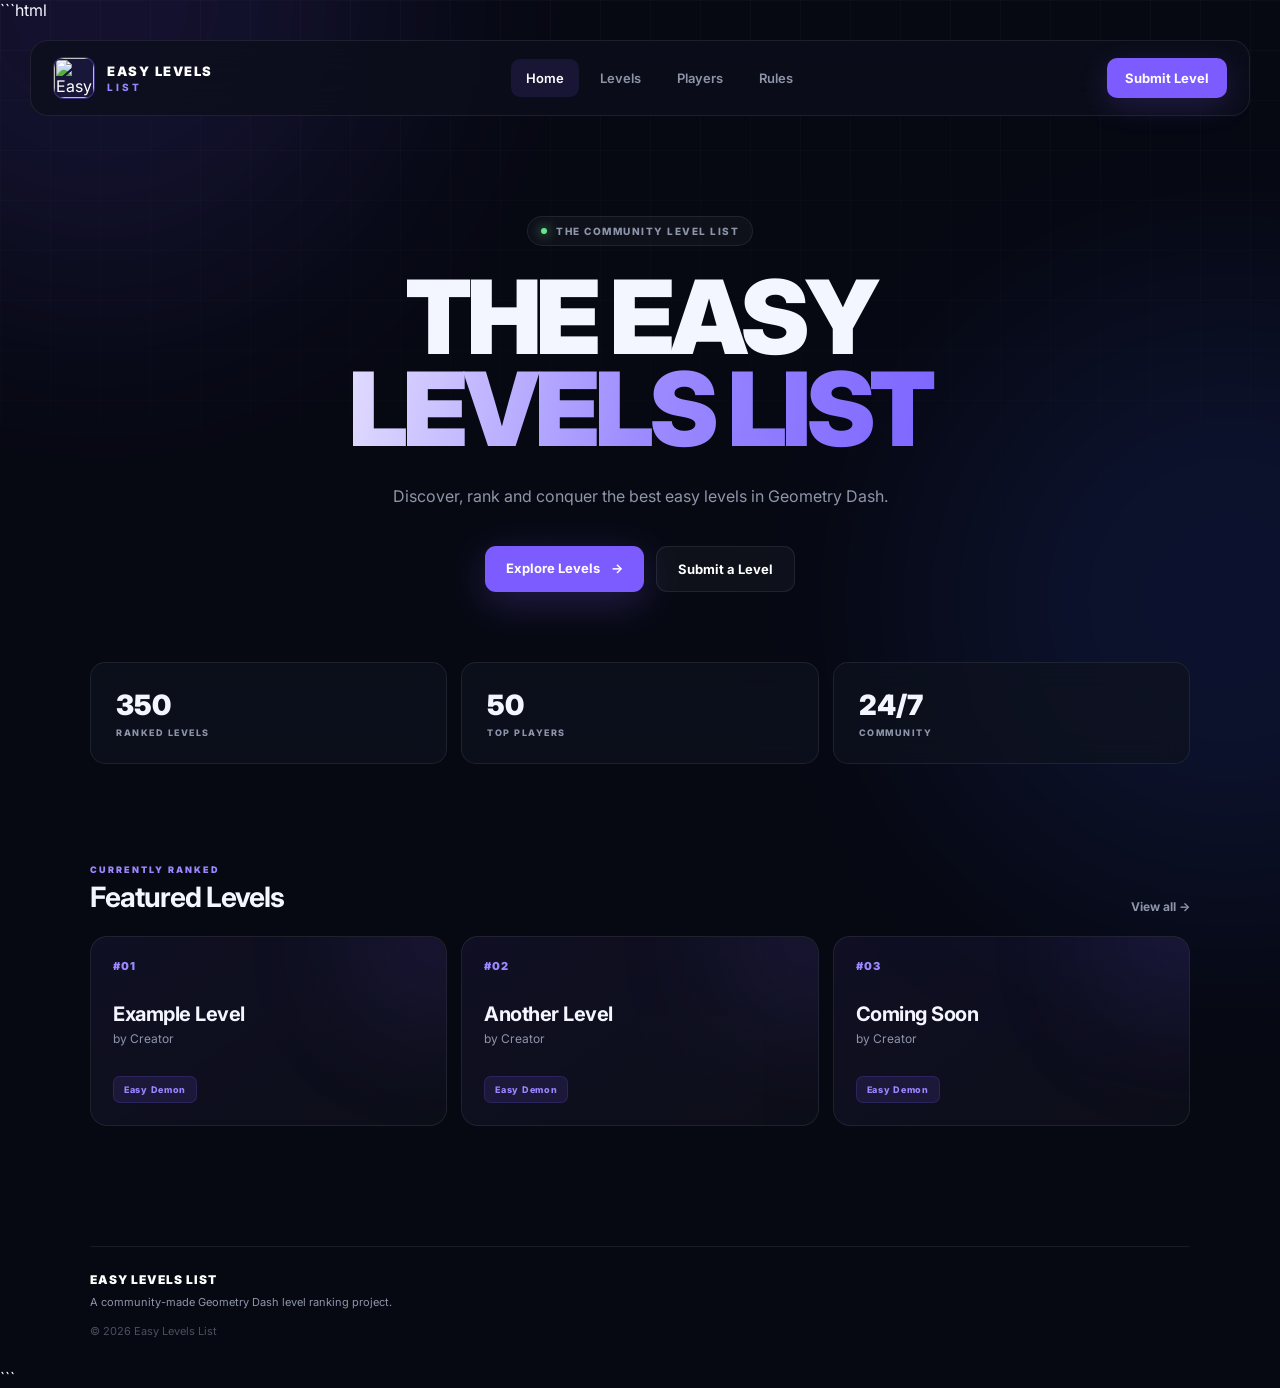
==== index.html @ 300d088f "Add files via upload" ====
```html
<!DOCTYPE html>
<html lang="en">
<head>
    <meta charset="UTF-8">
    <meta name="viewport" content="width=device-width, initial-scale=1.0">

    <title>Easy Levels List</title>

    <link rel="stylesheet" href="css/style.css">
</head>

<body>

    <div class="background-grid"></div>
    <div class="background-glow glow-one"></div>
    <div class="background-glow glow-two"></div>

    <header class="navbar">

        <a href="index.html" class="brand">
            <div class="brand-icon">
                <img src="images/logo.png" alt="Easy Levels List">
            </div>

            <div class="brand-text">
                <span class="brand-name">EASY LEVELS</span>
                <span class="brand-subtitle">LIST</span>
            </div>
        </a>

        <nav class="navigation">
            <a href="index.html" class="nav-link active">Home</a>
            <a href="levels.html" class="nav-link">Levels</a>
            <a href="players.html" class="nav-link">Players</a>
            <a href="rules.html" class="nav-link">Rules</a>
        </nav>

<a href="https://docs.google.com/forms/d/e/1FAIpQLSdJEwYTAcK-LEki0ZnGbGCYpFao10d4hH2IY9RwcS4ZigUxVw/viewform?usp=dialog" class="submit-button" target="_blank">
    Submit Level
</a>

    </header>


    <main>

        <section class="hero">

            <div class="hero-content">

                <div class="hero-badge">
                    <span class="status-dot"></span>
                    THE COMMUNITY LEVEL LIST
                </div>

                <h1>
                    THE EASY
                    <span>LEVELS LIST</span>
                </h1>

                <p class="hero-description">
                    Discover, rank and conquer the best easy levels
                    in Geometry Dash.
                </p>

                <div class="hero-buttons">

                    <a href="levels.html" class="primary-button">
                        Explore Levels
                        <span>→</span>
                    </a>

                    <a href="submit.html" class="secondary-button">
                        Submit a Level
                    </a>

                </div>

            </div>

        </section>


        <section class="stats">

            <div class="stat-card">
                <span class="stat-number">350</span>
                <span class="stat-label">RANKED LEVELS</span>
            </div>

            <div class="stat-card">
                <span class="stat-number">50</span>
                <span class="stat-label">TOP PLAYERS</span>
            </div>

            <div class="stat-card">
                <span class="stat-number">24/7</span>
                <span class="stat-label">COMMUNITY</span>
            </div>

        </section>


        <section class="featured">

            <div class="section-heading">
                <div>
                    <span class="section-label">CURRENTLY RANKED</span>
                    <h2>Featured Levels</h2>
                </div>

                <a href="levels.html" class="view-all">
                    View all →
                </a>
            </div>


            <div class="level-grid">

                <article class="level-card">

                    <div class="rank">
                        #01
                    </div>

                    <div class="level-info">
                        <h3>Example Level</h3>
                        <p>by Creator</p>
                    </div>

                    <div class="difficulty">
                        Easy Demon
                    </div>

                </article>


                <article class="level-card">

                    <div class="rank">
                        #02
                    </div>

                    <div class="level-info">
                        <h3>Another Level</h3>
                        <p>by Creator</p>
                    </div>

                    <div class="difficulty">
                        Easy Demon
                    </div>

                </article>


                <article class="level-card">

                    <div class="rank">
                        #03
                    </div>

                    <div class="level-info">
                        <h3>Coming Soon</h3>
                        <p>by Creator</p>
                    </div>

                    <div class="difficulty">
                        Easy Demon
                    </div>

                </article>

            </div>

        </section>

    </main>


    <footer>

        <div class="footer-logo">
            EASY LEVELS LIST
        </div>

        <p>
            A community-made Geometry Dash level ranking project.
        </p>

        <span>
            © 2026 Easy Levels List
        </span>

    </footer>


    <script src="js/main.js"></script>

</body>
</html>
```
---- css/style.css ----
@import url('https://fonts.googleapis.com/css2?family=Inter:wght@400;500;600;700;800;900&display=swap');

* {
    margin: 0;
    padding: 0;
    box-sizing: border-box;
}

:root {
    --background: #070912;
    --panel: rgba(15, 18, 31, 0.72);
    --panel-solid: #101321;
    --border: rgba(255, 255, 255, 0.08);

    --text: #f4f6ff;
    --muted: #8e95aa;

    --accent: #7c5cff;
    --accent-light: #9c86ff;
}

html {
    scroll-behavior: smooth;
}

body {
    background: var(--background);
    color: var(--text);
    font-family: 'Inter', sans-serif;
    min-height: 100vh;
    overflow-x: hidden;
}


/* =========================
   BACKGROUND
========================= */

.background-grid {
    position: fixed;
    inset: 0;

    background-image:
        linear-gradient(rgba(255,255,255,0.025) 1px, transparent 1px),
        linear-gradient(90deg, rgba(255,255,255,0.025) 1px, transparent 1px);

    background-size: 50px 50px;

    mask-image: linear-gradient(
        to bottom,
        black 0%,
        transparent 80%
    );

    pointer-events: none;
    z-index: -3;
}

.background-glow {
    position: fixed;
    width: 600px;
    height: 600px;

    border-radius: 50%;

    filter: blur(120px);
    opacity: 0.12;

    pointer-events: none;
    z-index: -2;
}

.glow-one {
    background: #7355ff;
    top: -300px;
    left: -200px;
}

.glow-two {
    background: #385cff;
    right: -250px;
    top: 300px;
}


/* =========================
   NAVBAR
========================= */

.navbar {
    width: min(1400px, calc(100% - 60px));

    margin: 20px auto;

    height: 76px;

    padding: 0 22px;

    display: flex;
    align-items: center;
    justify-content: space-between;

    background: rgba(12, 15, 27, 0.78);

    border: 1px solid var(--border);

    border-radius: 18px;

    backdrop-filter: blur(20px);

    position: relative;
    z-index: 10;
}

.brand {
    display: flex;
    align-items: center;
    gap: 12px;

    text-decoration: none;
    color: white;
}

.brand-icon {
    width: 42px;
    height: 42px;

    display: flex;
    align-items: center;
    justify-content: center;

    background: rgba(124, 92, 255, 0.12);

    border: 1px solid rgba(124, 92, 255, 0.35);

    border-radius: 11px;

    overflow: hidden;
}

.brand-icon img {
    width: 100%;
    height: 100%;
    object-fit: contain;
}

.brand-text {
    display: flex;
    flex-direction: column;
    line-height: 1;
}

.brand-name {
    font-size: 13px;
    font-weight: 900;
    letter-spacing: 1.5px;
}

.brand-subtitle {
    font-size: 10px;
    color: var(--accent-light);
    font-weight: 800;
    letter-spacing: 3px;
    margin-top: 4px;
}

.navigation {
    display: flex;
    gap: 6px;
}

.nav-link {
    color: var(--muted);

    text-decoration: none;

    font-size: 13px;
    font-weight: 600;

    padding: 11px 15px;

    border-radius: 9px;

    transition: 0.2s ease;
}

.nav-link:hover {
    color: white;
    background: rgba(255,255,255,0.05);
}

.nav-link.active {
    color: white;
    background: rgba(124, 92, 255, 0.12);
}

.submit-button {
    text-decoration: none;

    color: white;

    background: var(--accent);

    padding: 12px 18px;

    border-radius: 10px;

    font-size: 13px;
    font-weight: 700;

    transition: 0.2s ease;

    box-shadow: 0 8px 30px rgba(124,92,255,0.2);
}

.submit-button:hover {
    background: var(--accent-light);
    transform: translateY(-2px);
}


/* =========================
   HERO
========================= */

.hero {
    width: min(1100px, calc(100% - 60px));

    margin: 100px auto 70px;

    text-align: center;
}

.hero-content {
    max-width: 850px;
    margin: auto;
}

.hero-badge {
    display: inline-flex;

    align-items: center;
    gap: 9px;

    padding: 8px 13px;

    border: 1px solid var(--border);

    background: rgba(255,255,255,0.035);

    border-radius: 100px;

    color: var(--muted);

    font-size: 10px;
    font-weight: 800;

    letter-spacing: 1.5px;
}

.status-dot {
    width: 6px;
    height: 6px;

    border-radius: 50%;

    background: #65e68a;

    box-shadow: 0 0 12px #65e68a;
}

.hero h1 {
    margin-top: 25px;

    font-size: clamp(55px, 8vw, 105px);

    line-height: 0.9;

    letter-spacing: -5px;

    font-weight: 900;
}

.hero h1 span {
    display: block;

    background: linear-gradient(
        100deg,
        #ffffff,
        #9d8cff,
        #6e55ff
    );

    -webkit-background-clip: text;
    background-clip: text;

    color: transparent;
}

.hero-description {
    max-width: 550px;

    margin: 28px auto 0;

    color: var(--muted);

    font-size: 16px;

    line-height: 1.7;
}

.hero-buttons {
    margin-top: 35px;

    display: flex;

    justify-content: center;

    gap: 12px;
}

.primary-button,
.secondary-button {
    text-decoration: none;

    padding: 14px 21px;

    border-radius: 11px;

    font-size: 13px;

    font-weight: 700;

    transition: 0.2s ease;
}

.primary-button {
    color: white;

    background: var(--accent);

    box-shadow: 0 10px 40px rgba(124,92,255,0.25);
}

.primary-button span {
    margin-left: 8px;
}

.primary-button:hover {
    transform: translateY(-3px);
    background: var(--accent-light);
}

.secondary-button {
    color: white;

    border: 1px solid var(--border);

    background: rgba(255,255,255,0.035);
}

.secondary-button:hover {
    background: rgba(255,255,255,0.07);
    transform: translateY(-3px);
}


/* =========================
   STATS
========================= */

.stats {
    width: min(1100px, calc(100% - 60px));

    margin: 0 auto;

    display: grid;

    grid-template-columns: repeat(3, 1fr);

    gap: 14px;
}

.stat-card {
    padding: 25px;

    background: var(--panel);

    border: 1px solid var(--border);

    border-radius: 15px;

    backdrop-filter: blur(15px);

    transition: 0.25s ease;
}

.stat-card:hover {
    transform: translateY(-4px);

    border-color: rgba(124,92,255,0.3);
}

.stat-number {
    display: block;

    font-size: 28px;

    font-weight: 900;
}

.stat-label {
    display: block;

    margin-top: 5px;

    font-size: 9px;

    font-weight: 800;

    letter-spacing: 1.5px;

    color: var(--muted);
}


/* =========================
   FEATURED LEVELS
========================= */

.featured {
    width: min(1100px, calc(100% - 60px));

    margin: 100px auto;
}

.section-heading {
    display: flex;

    align-items: end;

    justify-content: space-between;

    margin-bottom: 22px;
}

.section-label {
    color: var(--accent-light);

    font-size: 9px;

    font-weight: 900;

    letter-spacing: 2px;
}

.section-heading h2 {
    margin-top: 5px;

    font-size: 28px;

    letter-spacing: -1px;
}

.view-all {
    color: var(--muted);

    text-decoration: none;

    font-size: 12px;

    font-weight: 700;

    transition: 0.2s ease;
}

.view-all:hover {
    color: white;
}

.level-grid {
    display: grid;

    grid-template-columns: repeat(3, 1fr);

    gap: 14px;
}

.level-card {
    min-height: 190px;

    padding: 22px;

    display: flex;

    flex-direction: column;

    justify-content: space-between;

    background:
        linear-gradient(
            145deg,
            rgba(124,92,255,0.08),
            rgba(255,255,255,0.025)
        );

    border: 1px solid var(--border);

    border-radius: 17px;

    transition: 0.25s ease;

    position: relative;

    overflow: hidden;
}

.level-card::before {
    content: "";

    position: absolute;

    width: 150px;
    height: 150px;

    right: -70px;
    top: -70px;

    border-radius: 50%;

    background: var(--accent);

    filter: blur(70px);

    opacity: 0.18;
}

.level-card:hover {
    transform: translateY(-6px);

    border-color: rgba(124,92,255,0.4);

    box-shadow: 0 20px 60px rgba(0,0,0,0.25);
}

.rank {
    color: var(--accent-light);

    font-size: 11px;

    font-weight: 900;

    letter-spacing: 1px;
}

.level-info h3 {
    font-size: 20px;

    letter-spacing: -0.5px;
}

.level-info p {
    margin-top: 5px;

    color: var(--muted);

    font-size: 12px;
}

.difficulty {
    display: inline-block;

    align-self: flex-start;

    padding: 7px 10px;

    border-radius: 7px;

    background: rgba(124,92,255,0.12);

    border: 1px solid rgba(124,92,255,0.18);

    color: var(--accent-light);

    font-size: 9px;

    font-weight: 800;

    letter-spacing: 0.7px;
}


/* =========================
   FOOTER
========================= */

footer {
    width: min(1100px, calc(100% - 60px));

    margin: 120px auto 30px;

    padding-top: 25px;

    border-top: 1px solid var(--border);

    color: var(--muted);

    font-size: 11px;
}

.footer-logo {
    color: white;

    font-size: 12px;

    font-weight: 900;

    letter-spacing: 1px;

    margin-bottom: 8px;
}

footer span {
    display: block;

    margin-top: 15px;

    opacity: 0.5;
}


/* =========================
   MOBILE
========================= */

@media (max-width: 800px) {

    .navbar {
        width: calc(100% - 25px);

        height: auto;

        padding: 15px;

        flex-wrap: wrap;

        gap: 15px;
    }

    .navigation {
        order: 3;

        width: 100%;

        justify-content: center;
    }

    .submit-button {
        margin-left: auto;
    }

    .hero {
        margin-top: 70px;
    }

    .hero h1 {
        letter-spacing: -3px;
    }

    .stats {
        grid-template-columns: 1fr;
    }

    .level-grid {
        grid-template-columns: 1fr;
    }
}

@media (max-width: 500px) {

    .brand-text {
        display: none;
    }

    .nav-link {
        padding: 9px;
    }

    .hero-buttons {
        flex-direction: column;
    }

    .primary-button,
    .secondary-button {
        width: 100%;
    }
}

html,
body {
    width: 100%;
    max-width: 100%;
    overflow-x: hidden;
}

body {
    margin: 0;
}

main,
header,
footer {
    max-width: 100%;
}
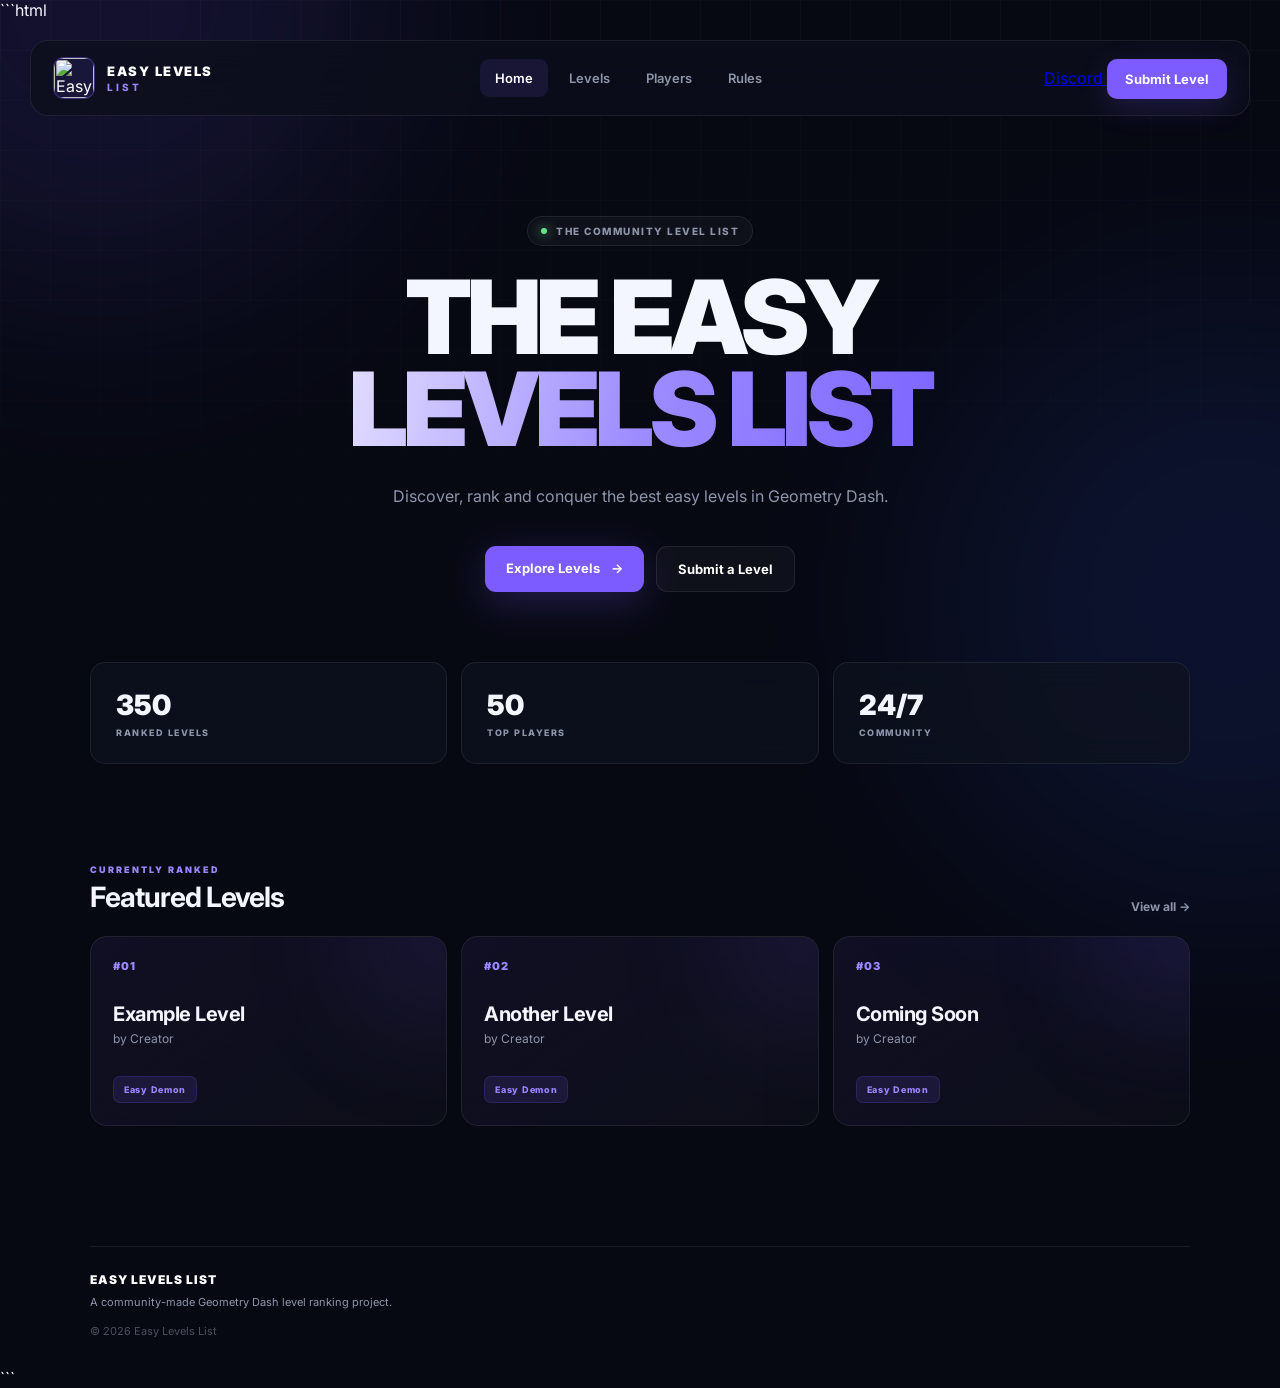
==== commit 1647ce5a: "Update index.html" ====
--- a/index.html
+++ b/index.html
@@ -36,9 +36,19 @@
             <a href="rules.html" class="nav-link">Rules</a>
         </nav>
 
-<a href="https://docs.google.com/forms/d/e/1FAIpQLSdJEwYTAcK-LEki0ZnGbGCYpFao10d4hH2IY9RwcS4ZigUxVw/viewform?usp=dialog" class="submit-button" target="_blank">
-    Submit Level
-</a>
+        <div class="navbar-actions">
+
+            <a href="YOUR_DISCORD_INVITE" class="discord-button" target="_blank">
+                Discord
+            </a>
+
+            <a href="https://docs.google.com/forms/d/e/1FAIpQLSdJEwYTAcK-LEki0ZnGbGCYpFao10d4hH2IY9RwcS4ZigUxVw/viewform?usp=dialog"
+               class="submit-button"
+               target="_blank">
+                Submit Level
+            </a>
+
+        </div>
 
     </header>
 
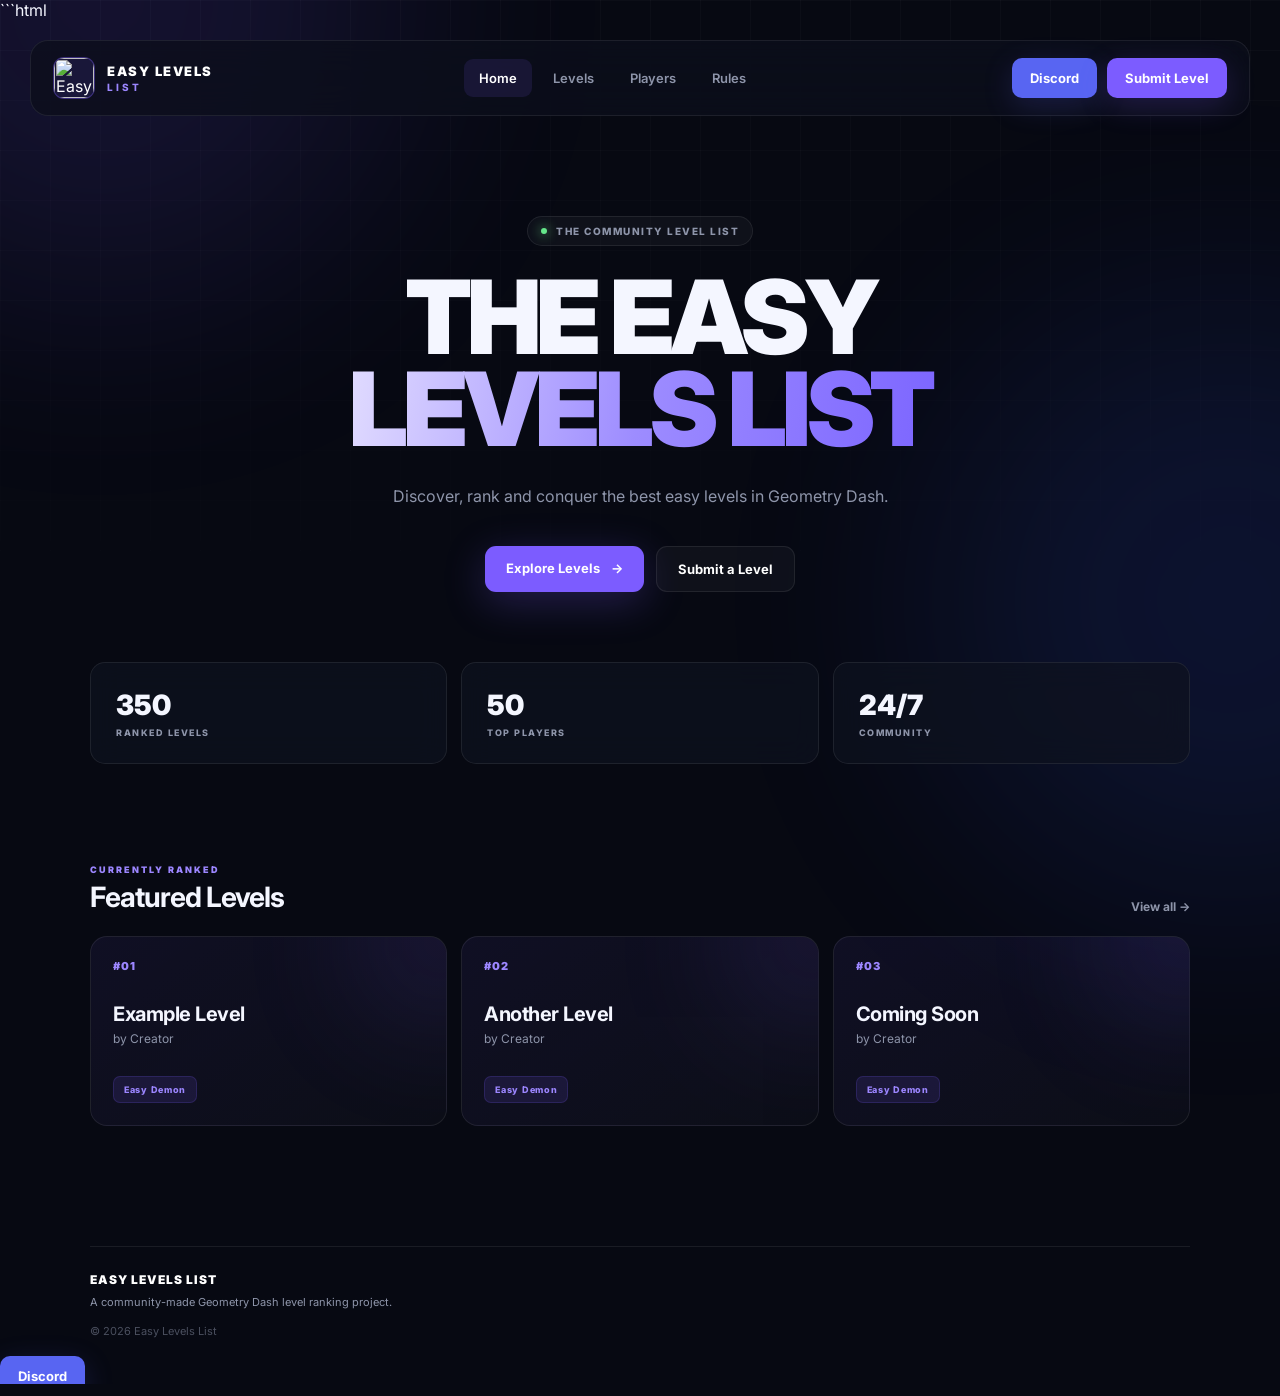
==== commit fc8a13c7: "Update index.html" ====
--- a/index.html
+++ b/index.html
@@ -209,4 +209,5 @@
 
 </body>
 </html>
-```
+
+<a href="https://discord.gg/DNx5ByfSp4" class="discord-button" target="_blank" rel="noopener noreferrer">Discord</a>
--- a/css/style.css
+++ b/css/style.css
@@ -712,4 +712,39 @@
 header,
 footer {
     max-width: 100%;
-}+}
+
+/* =========================
+   DISCORD BUTTON
+========================= */
+
+.navbar-actions {
+    display: flex;
+    align-items: center;
+    gap: 10px;
+}
+
+.discord-button {
+    text-decoration: none;
+    color: white;
+
+    background: #5865F2;
+
+    padding: 12px 18px;
+
+    border-radius: 10px;
+
+    font-size: 13px;
+    font-weight: 700;
+
+    transition: 0.2s ease;
+
+    box-shadow: 0 8px 30px rgba(88,101,242,0.2);
+}
+
+.discord-button:hover {
+    background: #6975f5;
+    transform: translateY(-2px);
+
+    box-shadow: 0 10px 35px rgba(88,101,242,0.3);
+}
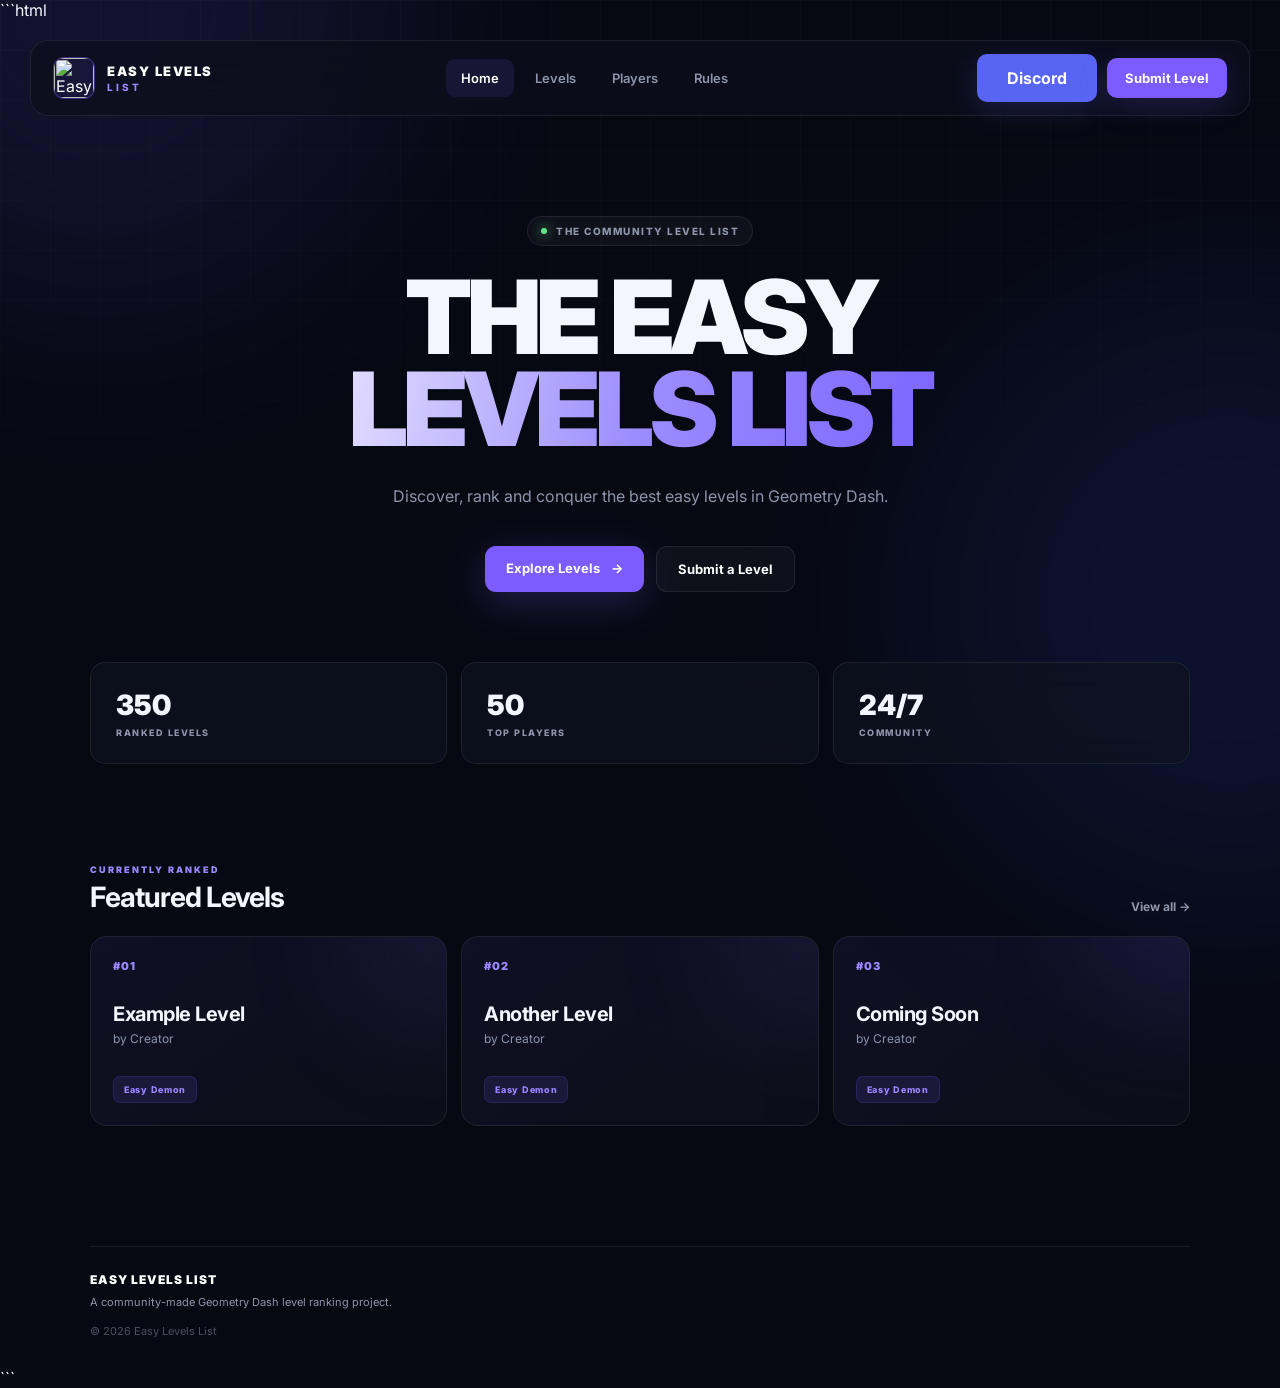
==== commit 567b4b80: "Update index.html" ====
--- a/index.html
+++ b/index.html
@@ -38,7 +38,11 @@
 
         <div class="navbar-actions">
 
-            <a href="YOUR_DISCORD_INVITE" class="discord-button" target="_blank">
+            <!-- DISCORD -->
+            <a href="https://discord.gg/DNx5ByfSp4"
+               class="discord-button"
+               target="_blank"
+               rel="noopener noreferrer">
                 Discord
             </a>
 
@@ -209,5 +213,5 @@
 
 </body>
 </html>
-
-<a href="https://discord.gg/DNx5ByfSp4" class="discord-button" target="_blank" rel="noopener noreferrer">Discord</a>
+```
+
--- a/css/style.css
+++ b/css/style.css
@@ -748,3 +748,55 @@
 
     box-shadow: 0 10px 35px rgba(88,101,242,0.3);
 }
+
+```css
+/* Discord Page */
+
+.discord-page {
+    min-height: 70vh;
+    display: flex;
+    justify-content: center;
+    align-items: center;
+    padding: 40px 20px;
+}
+
+.discord-card {
+    width: 100%;
+    max-width: 650px;
+    padding: 50px;
+    text-align: center;
+    border-radius: 20px;
+    background: rgba(15, 18, 30, 0.9);
+    border: 1px solid rgba(255, 255, 255, 0.08);
+    box-shadow: 0 20px 60px rgba(0, 0, 0, 0.35);
+}
+
+.discord-card h2 {
+    font-size: 36px;
+    margin-bottom: 15px;
+}
+
+.discord-card p {
+    color: #aeb4c7;
+    font-size: 16px;
+    line-height: 1.7;
+    margin-bottom: 30px;
+}
+
+.discord-button {
+    display: inline-block;
+    padding: 14px 30px;
+    border-radius: 10px;
+    text-decoration: none;
+    font-weight: 700;
+    font-size: 16px;
+    background: #5865F2;
+    color: white;
+    transition: 0.2s ease;
+}
+
+.discord-button:hover {
+    transform: translateY(-3px);
+    filter: brightness(1.1);
+}
+```
